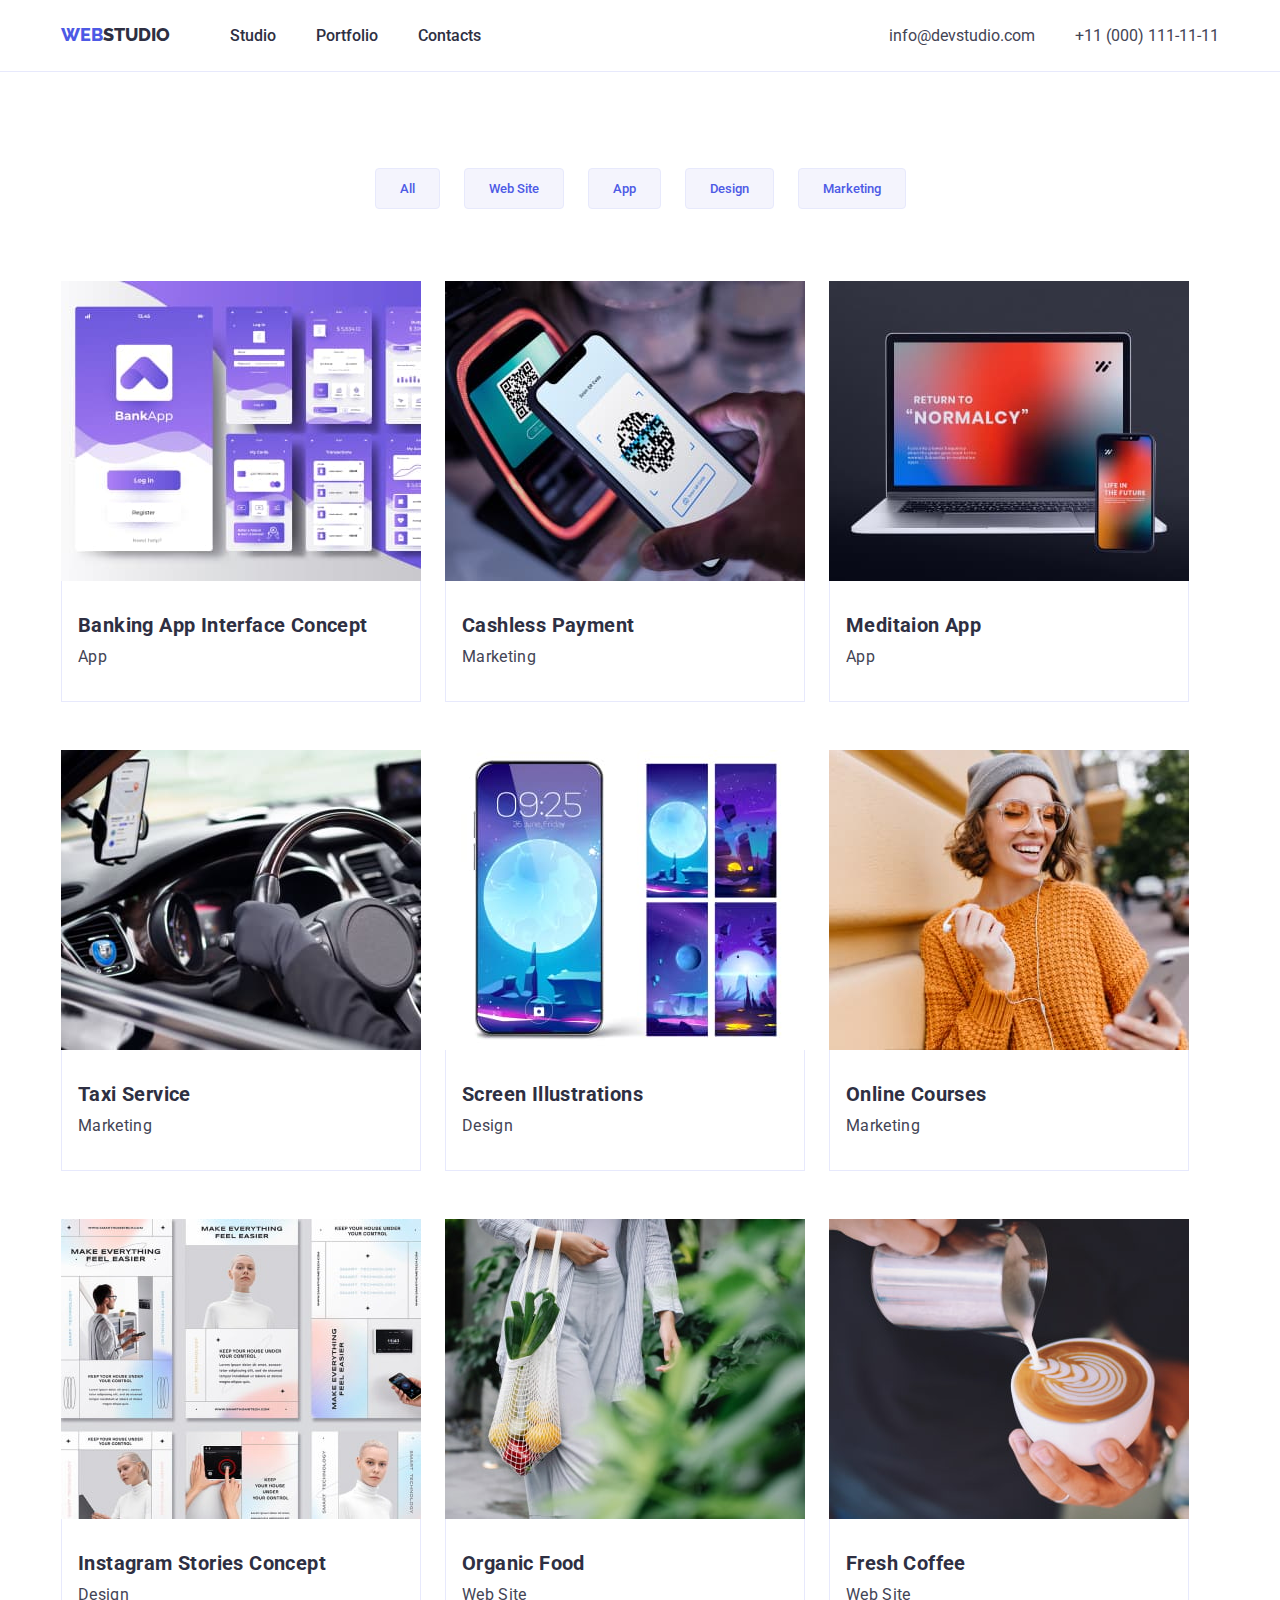
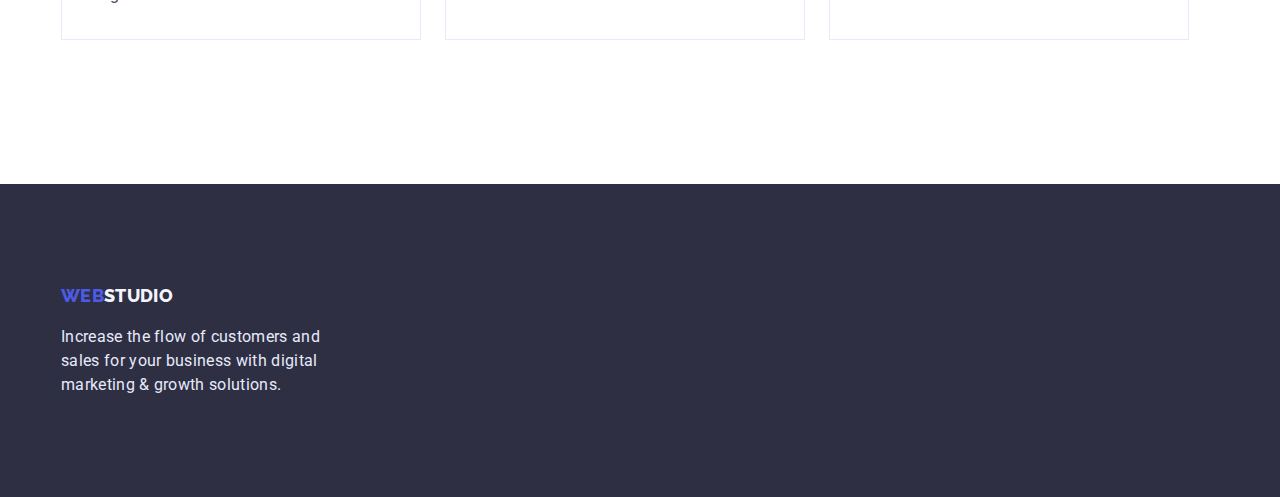
==== portfolio.html @ 906f36ea "clone files" ====
<!DOCTYPE html>
<html lang="en">
<head>
    <meta charset="UTF-8">
    <meta http-equiv="X-UA-Compatible" content="IE=edge">
    <meta name="viewport" content="width=device-width, initial-scale=1.0">
    <link rel="stylesheet" href="./css/styles.css">
    <title>Portfolio</title>
    <link rel="preconnect" href="https://fonts.googleapis.com">
    <link rel="preconnect" href="https://fonts.gstatic.com" crossorigin>
    <link href="https://fonts.googleapis.com/css2?family=Raleway:wght@800&family=Roboto:wght@400;500;700;900&display=swap"
    rel="stylesheet">
    <link rel="stylesheet" href="node_modules/modern-normalize/modern-normalize.css">
</head>
<body>
    <header class="header">
        <div class="container">
        <nav class="nav-items">
            <!-- логотип -->
            <a href="./index.html" class="logo">Web<span class="header-logo">Studio</span></a>
           <!-- навігація -->
            <ul class="site-nav">
                <li><a href="./index.html" class="site-nav-btn">Studio</a></li>
                <li><a href="./portfolio.html" class="site-nav-btn">Portfolio</a></li>
                <li><a href="" class="site-nav-btn">Contacts</a></li>
            </ul>
        </nav>
        <!-- адреса -->
        <address>
            <ul class="address">
                <li><a class="address-link" href="mailto:info@devstudio.com">info@devstudio.com</a></li>
                <li><a class="address-link" href="tel:+110001111111">+11 (000) 111-11-11</a></li>
            </ul>
        </address>
        </div>
    </header>
    <main>
        <!-- кнопки -->
        <section class="portfolio-section">
            <div class="container">
            
            <h1 hidden>Portfolio</h1>
            <ul class="filters">
                <li><button type="button" class="btn-all">All</button></li>
                <li><button type="button" class="btn-all">Web Site</button></li>
                <li><button type="button" class="btn-all">App</button></li>
                <li><button type="button" class="btn-all">Design</button></li>
                <li><button type="button" class="btn-all">Marketing</button></li>
            </ul>
            <div class="container-portfolio">
            <ul class="portfolio">
                <li class="portfolio-list">
                    <a href="#">    
                        <img src="./images/portfolio/img1.jpg" alt="app interface design">
                        <div class="img-desc">
                        <h2>Banking App Interface Concept</h2>
                        <p>App</p>
                        </div>
                    </a>
                </li>
                <li class="portfolio-list">
                    <a href="">
                        <img src="./images/portfolio/img2.jpg" alt="phone screen">
                        <div class="img-desc">
                        <h2>Cashless Payment</h2>
                        <p>Marketing</p>
                        </div>
                    </a>
                </li>
                <li class="portfolio-list">
                    <a href="">
                        <img src="./images/portfolio/img3.jpg" alt="laptop">
                        <div class="img-desc">
                        <h2>Meditaion App</h2>
                        <p>App</p>
                        </div>
                    </a>
                </li>
                <li class="portfolio-list">
                    <a href="">
                        <img src="./images/portfolio/img4.jpg" alt="car interior">
                        <div class="img-desc">
                        <h2>Taxi Service</h2>
                        <p>Marketing</p>
                        </div>
                    </a>
                </li>
                <li class="portfolio-list">
                    <a href="">
                        <img src="./images/portfolio/img5.jpg" alt="phone background">
                        <div class="img-desc">
                        <h2>Screen Illustrations</h2>
                        <p>Design</p>
                        </div>
                    </a>
                </li>
                <li class="portfolio-list">
                    <a href="">
                        <img src="./images/portfolio/img6.jpg" alt="girl with headphones">
                        <div class="img-desc">
                        <h2>Online Courses</h2>
                        <p>Marketing</p>
                        </div>
                    </a>
                </li>
                <li class="portfolio-list">
                    <a href="">
                        <img src="./images/portfolio/img7.jpg" alt="screen design">
                        <div class="img-desc">
                        <h2>Instagram Stories Concept</h2>
                        <p>Design</p>
                        </div>
                    </a>
                </li>
                <li class="portfolio-list">
                    <a href="">
                        <img src="./images/portfolio/img8.jpg" alt="girl with bag">
                        <div class="img-desc">
                        <h2>Organic Food</h2>
                        <p>Web Site</p>
                        </div>
                    </a>
                </li>
                <li class="portfolio-list">
                    <a href="">
                        <img src="./images/portfolio/img9.jpg" alt="coffee cup">
                        <div class="img-desc">
                        <h2>Fresh Coffee</h2>
                        <p>Web Site</p>
                        </div>
                    </a>
                </li>
            </ul>
            </div>
            </div>
        </section>
    </main>
    <footer class="footer">
        <div class="container">
        <a href="./index.html" class="logo">Web<span class="footer-logo">Studio</span></a>
        <p class="footer-text">Increase the flow of customers and sales for your business with digital marketing & growth solutions.</p>
        </div>
    </footer>
</body>
</html>
---- css/styles.css ----
:root {
    --clr-main: #434455;
    --clr-dmain: #2E2F42;
    --clr-btn-hvr: #FFFFFF;
    --clr-btn: #4D5AE5;
    --clr-link: #404BBF;
}
h1,
h2,
h3, 
p
 {
    margin: 0;
}
html {
    scroll-behavior: smooth;
}
body {
    font-family: "Roboto";
    color: var(--clr-main);
    margin: 0;
}
ul {
    list-style: none;
    margin: 0;
    padding: 0;
}
img {
    display: block;
}
h2 {
    font-size: 36px;
    line-height: 1.11;
    color: var(--clr-dmain); 
}
.container {
    width: 100%;
    max-width: 1158px;
    padding: 0 15px;
    margin: 0 auto;
}
.header {
    background: #fff;
    border-bottom: 1px solid #E7E9FC;
    padding: 23px 15px;
    display: flex;
    align-items: baseline;
}
.nav-items {
    display: flex;
    flex-direction: row;
    align-items: baseline;
    flex-grow: 1;
}
.header>.container{
    display: flex;
    align-items: baseline;
}
.features {
    padding-top: 120px;
}
.features-title {
    margin-bottom: 8px;
}
.about-us {
    padding: 120px 0;
}
.works-title {
    text-align: center;
    margin-top: 0;
    margin-bottom: 72px;
}
.ourworks {
    display: flex;
    gap: 24px;
    padding: 0;
}
.address {
    margin: 0;
}
/*логотип хедера*/
.logo {
    font-family: 'Raleway';
    font-style: normal;
    font-weight: 800;
    font-size: 18px;
    line-height: 1.33;
    text-transform: uppercase;
    color: var(--clr-btn);
    text-decoration: none;
}
.header-logo {
    color: var(--clr-dmain);
    text-decoration: none;
}
/* index hero */
.hero {
    width: 100%;
    background-color: var(--clr-dmain);
    align-items: center;
    padding: 188px 0;
}
.hero h1{
    font-size: 56px;
    line-height: 60px;
    width: 494px;
    color: var(--clr-btn-hvr);
    margin: 0 auto;
    text-align: center;
}
.order-btn:hover,
.order-btn:focus {
    background-color: var(--clr-link);
}
.order-btn {
    font-family: "Roboto";
    color: var(--clr-btn-hvr);
    background-color: var(--clr-btn);
    width: 169px;
    height: 56px;
    box-shadow: 0px 4px 4px rgba(0, 0, 0, 0.15);
    border-radius: 4px;
    font-weight: 500;
    font-size: 16px;
    line-height: 1.5;
    border: none;
    cursor: pointer;
    display: block;
    margin: 0 auto;
    margin-top: 48px;
}
.features-list {
    display: flex;
    gap: 24px;
    padding: 0;
}
.features-list h3 {
    font-size: 20px;
    line-height: 1.2;
    color: #2E2F42;
}
.features-list p {
    font-size: 16px;
    line-height: 1.5;
    color: var(--clr-main);
}
.employee {
    background-color: #F4F4FD;
    display: flex;
    flex-direction: row;
    padding: 120px 0;
}
.employee p {
    font-size: 16px;
    line-height: 1.5;
    color: var(--clr-main);
}
.employee-list {
    display: flex;
    text-align: center;
    gap: 24px;
    margin: 0;
    padding: 0;
    background-color: #F4F4FD;
}
.empl-item {
    background-color: var(--clr-btn-hvr);
    box-shadow: 0px 1px 6px rgba(46, 47, 66, 0.08), 0px 1px 1px rgba(46, 47, 66, 0.16), 0px 2px 1px rgba(46, 47, 66, 0.08);
    border-radius: 0px 0px 4px 4px;
}
.empl-desc {
    padding: 32px 0;
}
.empl-title {
    padding-bottom: 8px;
    font-size: 20px;
    line-height: 1.2;
    color: var(--clr-dmain);
    font-weight: 500;
}
.site-nav {
    font-style: unset;
    font-size: 16px;
    line-height: 1.5;
    font-weight: 500;
    display: flex;
    margin-left: 40px;
}
.site-nav-btn {
    text-decoration: none;
    color: var(--clr-dmain);
    padding: 24px 20px;
    /* display:inline; */
}
.site-nav-btn:hover,
.site-nav-btn:focus {
    color: var(--clr-link);
}
.address {
    display: flex;
    align-items: flex-end;
    gap: 40px;
}
.address-link {
    color: var(--clr-main);
    text-decoration: none;
    font-style: normal;
    font-size: 16px;
    line-height: 1.5;
}
.address-link:hover,
.address-link:focus {
    color: var(--clr-link);
}
.portfolio-section {
    padding: 96px 0 120px 0;
}
.filters {
    font-size: 16px;
    line-height: 1.5;
    display: flex;
    justify-content: center;
    gap: 24px;
    margin-top: 0;
    margin-bottom: 72px;
    padding: 0;
}
.btn-all:hover,
.btn-all:focus {
    background-color: var(--clr-link);
    color: var(--clr-btn-hvr);
    border: 1px solid #E7E9FC;
    border-radius: 4px;
}
.btn-all {
    font-family: "Roboto";
    font-weight: 500;
    background-color: #F4F4FD;
    color: var(--clr-btn);
    border: 1px solid #E7E9FC;
    border-radius: 4px;
    cursor: pointer;
    padding: 12px 24px;
}
.container-portfolio {
    display: flex;
}
.portfolio {
    display: flex;
    flex-wrap: wrap;
    gap: 24px;
    /* flex-basis: calc((100%-48)/3); */
    padding: 0;
    margin: 0;
}
.portfolio a {
    text-decoration: none;
}
.portfolio img {
    width: 360px;
    display: flex;
}
.portfolio h2 {
    font-size: 20px;
    line-height: 1.2;
    color: var(--clr-dmain);
    letter-spacing: 0.02em;
}
.portfolio p {
    color: var(--clr-main);
    font-style: normal;
    font-size: 16px;
    line-height: 1.5;
    letter-spacing: 0.02em;
}
.img-desc {
    max-width: 360px;
    border: 1px solid #E7E9FC;
    border-top: 0;
    padding: 32px 16px;
}
.img-desc h2 {
    padding-bottom: 8px;
}
.portfolio-list {
    display: flex;
    width: 360px;
    padding-bottom: 24px;
}
.footer {
    background-color: var(--clr-dmain);
    color: #E7E9FC;
    font-size: 16px;
    line-height: 1.5;
    letter-spacing: 0.02em;
    padding: 100px 0;
}
.footer-logo {
    color: #F4F4FD;
}
.footer-text {
    padding-top: 16px;
    display: block;
    width: 264px;
}
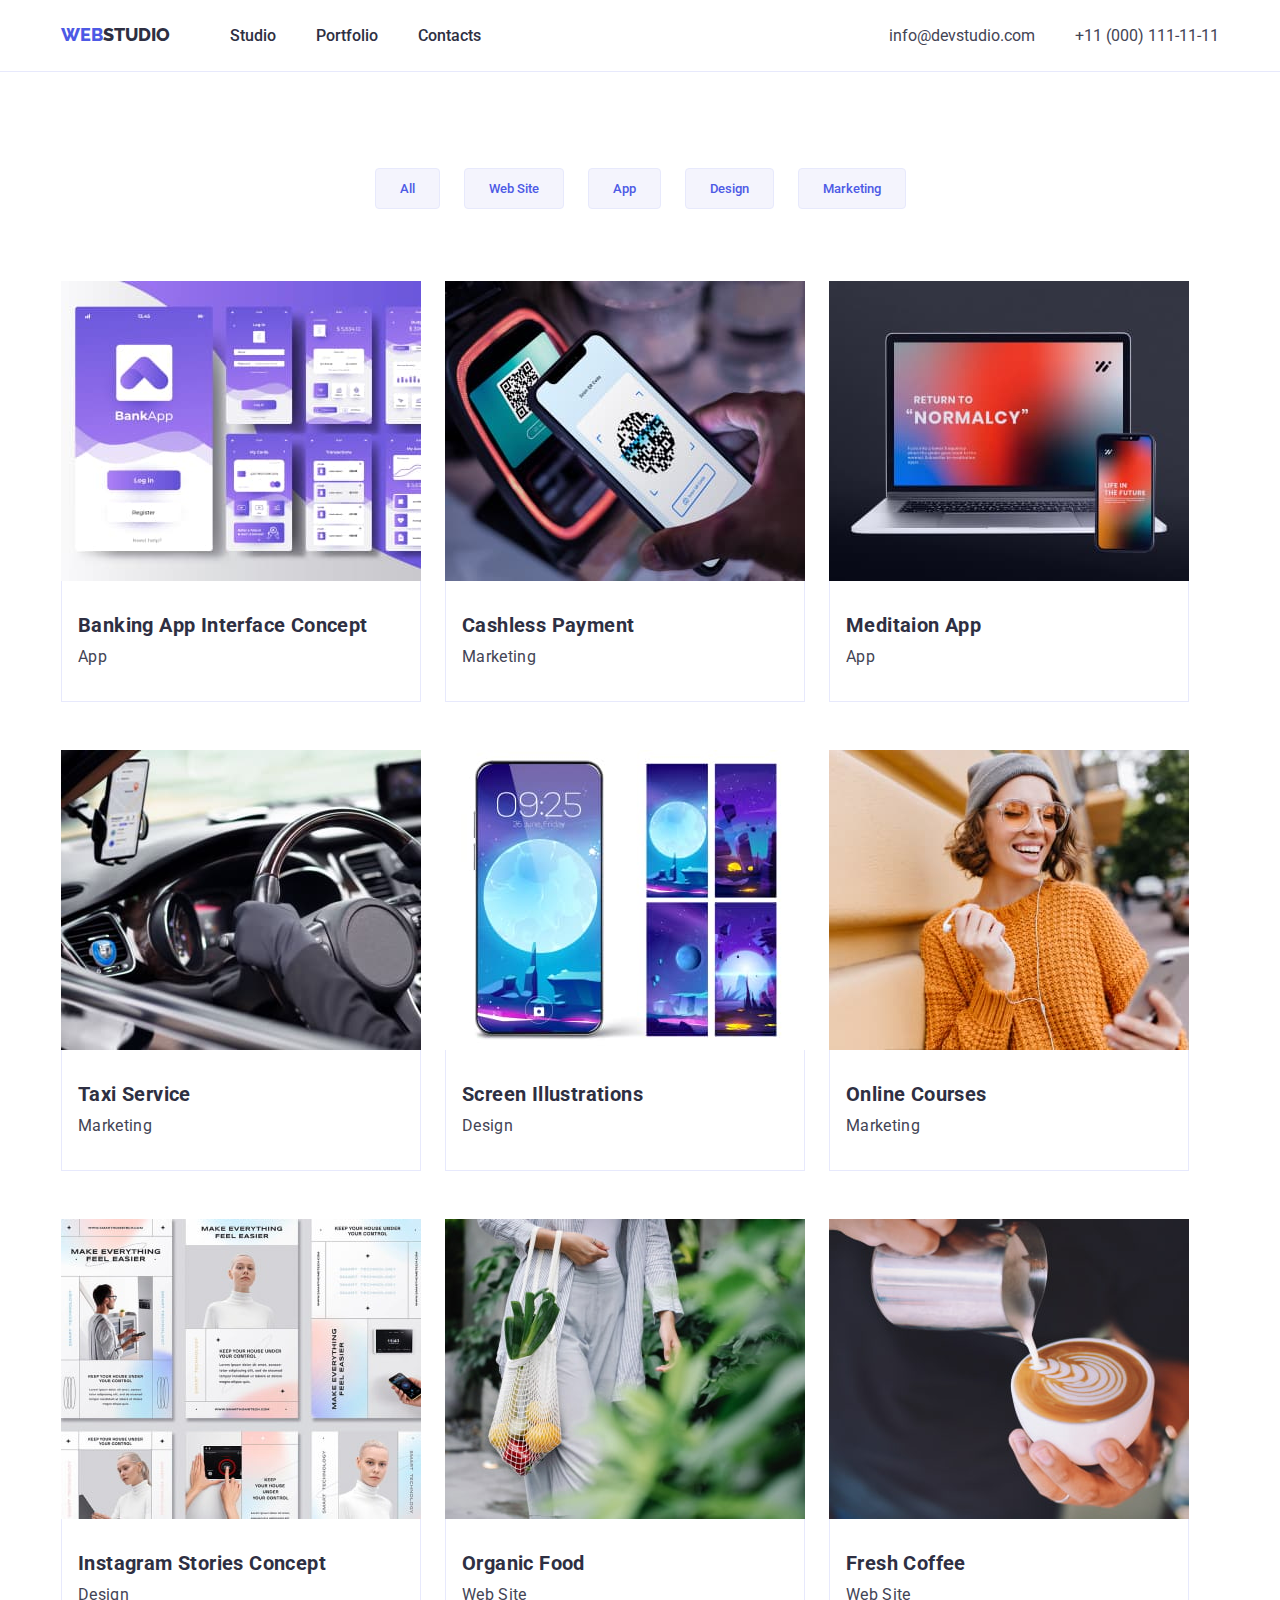
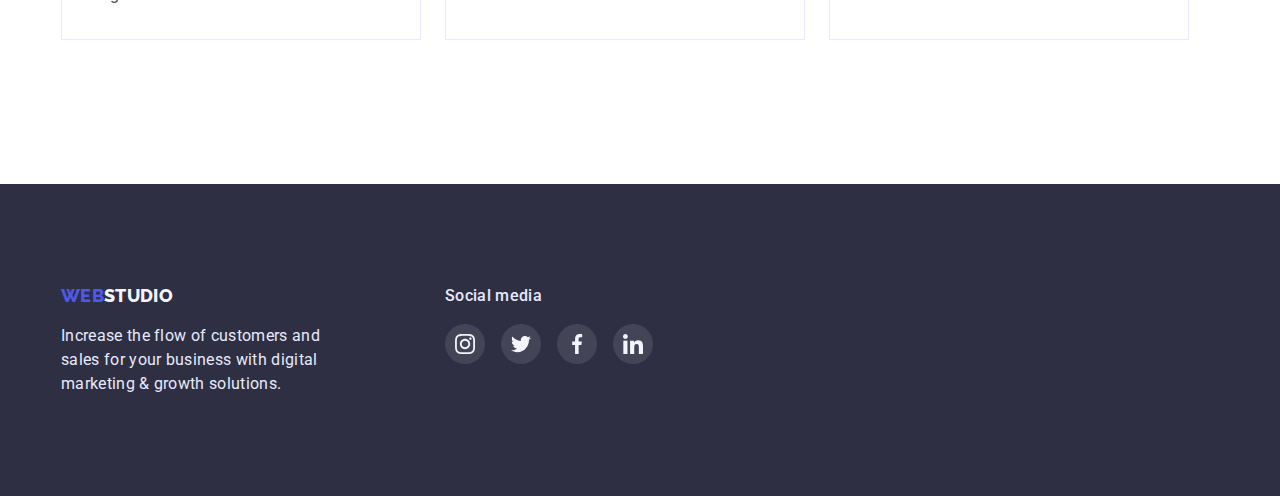
==== commit 8b923263: "add-icon`s" ====
--- a/portfolio.html
+++ b/portfolio.html
@@ -136,9 +136,45 @@
         </section>
     </main>
     <footer class="footer">
-        <div class="container">
-        <a href="./index.html" class="logo">Web<span class="footer-logo">Studio</span></a>
-        <p class="footer-text">Increase the flow of customers and sales for your business with digital marketing & growth solutions.</p>
+        <div class="container footer-block">
+            <div class="footer-logo-info">
+                <a href="./index.html" class="logo">Web<span class="footer-logo">Studio</span></a>
+                <p class="footer-text">Increase the flow of customers and sales for your business with digital marketing &
+                    growth solutions.</p>
+            </div>
+            <div class="social-media">
+                <p class="footer-sm">Social media</p>
+                <ul class="social-list">
+                    <li class="social-items">
+                        <a class="social-link" href="">
+                            <svg class="social-icons">
+                                <use href="./images/icons.svg#icon-instagram"></use>
+                            </svg>
+                        </a>
+                    </li>
+                    <li class="social-items">
+                        <a class="social-link" href="">
+                            <svg class="social-icons">
+                                <use href="./images/icons.svg#icon-twitter"></use>
+                            </svg>
+                        </a>
+                    </li>
+                    <li class="social-items">
+                        <a class="social-link" href="">
+                            <svg class="social-icons">
+                                <use href="./images/icons.svg#icon-facebook"></use>
+                            </svg>
+                        </a>
+                    </li>
+                    <li class="social-items">
+                        <a class="social-link" href="">
+                            <svg class="social-icons">
+                                <use href="./images/icons.svg#icon-linkedin"></use>
+                            </svg>
+                        </a>
+                    </li>
+                </ul>
+            </div>
         </div>
     </footer>
 </body>
--- a/css/styles.css
+++ b/css/styles.css
@@ -95,6 +95,10 @@
 }
 /* index hero */
 .hero {
+    background-image: linear-gradient(rgba(46, 47, 66, 0.7), rgba(46, 47, 66, 0.7) ), url(../images/hero-bg.jpg);
+    background-position: center;
+    background-repeat: no-repeat;
+    /* background-attachment: fixed; */
     width: 100%;
     background-color: var(--clr-dmain);
     align-items: center;
@@ -134,6 +138,21 @@
     gap: 24px;
     padding: 0;
 }
+.features-items {
+    width: 264px;
+    height: 112px;
+    display: flex;
+    align-items: center;
+    justify-content: center;
+    background-color: #F4F4FD;
+    border-radius: 4px;
+}
+.features-icons {
+    width: 60px;
+    height: 64px;
+    background-color: #F4F4FD;
+    fill: #2E2F42;
+}
 .features-list h3 {
     font-size: 20px;
     line-height: 1.2;
@@ -287,6 +306,37 @@
     width: 360px;
     padding-bottom: 24px;
 }
+/* customers */
+.customer {
+    text-align: center;
+    padding-top: 130px;
+    padding-bottom: 120px;
+}
+.customer-title {
+
+}
+.customer-list {
+    display: flex;
+    gap: 24px;
+    justify-content: center;
+    padding-top: 72px;
+}
+.customer-link {
+    display: flex;
+    align-items: center;
+    justify-content: center;
+    width: 168px;
+    height: 88px;
+    border: 1px solid #8E8F99;
+    border-radius: 4px;
+}
+.customer-icon {
+    width: 104px;
+    height: 56px;
+    fill: #AFB1B8;
+}
+
+
 .footer {
     background-color: var(--clr-dmain);
     color: #E7E9FC;
@@ -300,6 +350,49 @@
 }
 .footer-text {
     padding-top: 16px;
-    display: block;
+    display: flex;
     width: 264px;
 }
+
+.social-list {
+    display: flex;
+    gap: 16px;
+}
+.social-items {
+    width: 40px;
+    height: 40px;
+    background-color: rgba(255, 255, 255, 0.1);
+    border-radius: 50%;
+}
+.social-link {
+    display: flex;
+    align-items: center;
+    justify-content: center;
+    width: 100%;
+    height: 100%;
+}
+.social-icons {
+    width: 20px;
+    height: 20px;
+    fill: #F4F4FD;
+}
+.footer-block {
+    display: flex;
+}
+.footer-logo-info {
+    display: flex;
+    flex-direction: column;
+    padding-right: 120px;
+}
+.footer-sm {
+    display: flex;
+    padding-bottom: 16px;
+    font-family: 'Roboto';
+    font-weight: 500;
+    font-size: 16px;
+    line-height: 1.5;
+}
+.social-media {
+    display: flex;
+    flex-direction: column;
+}
